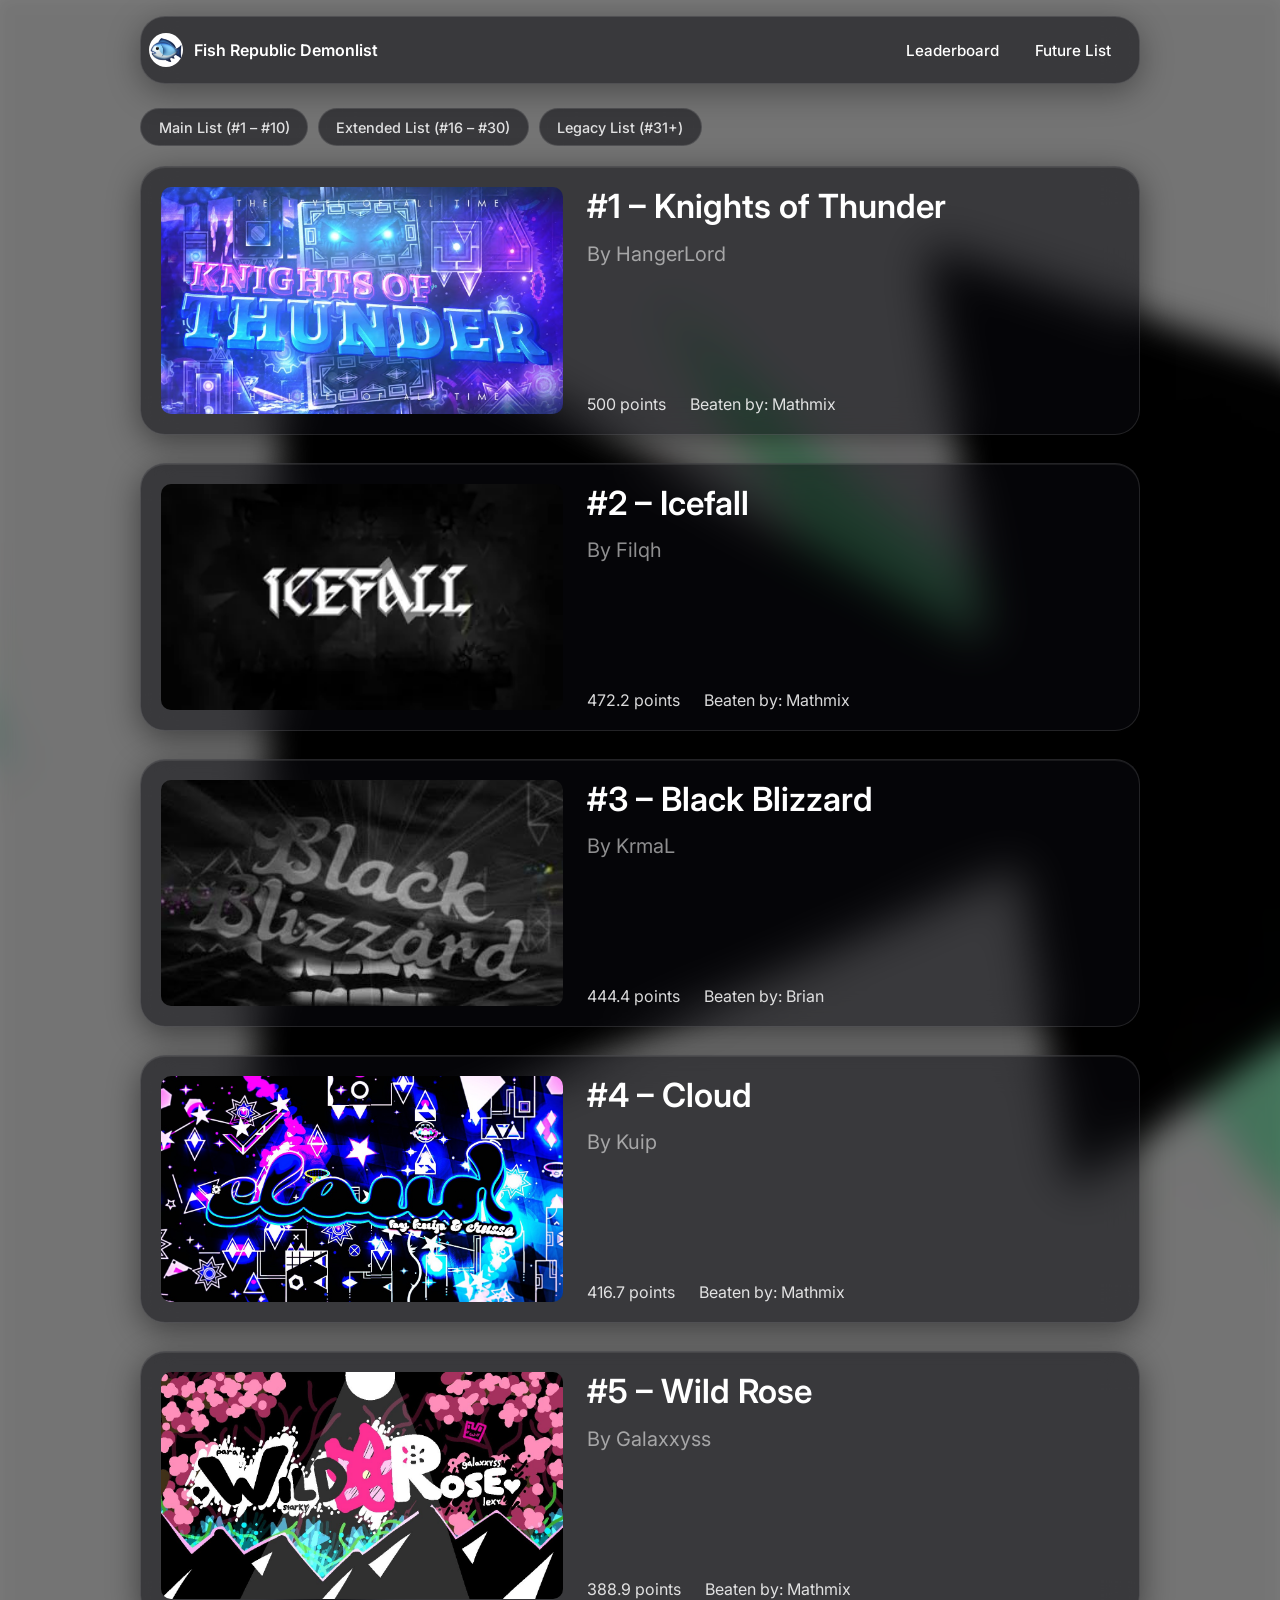
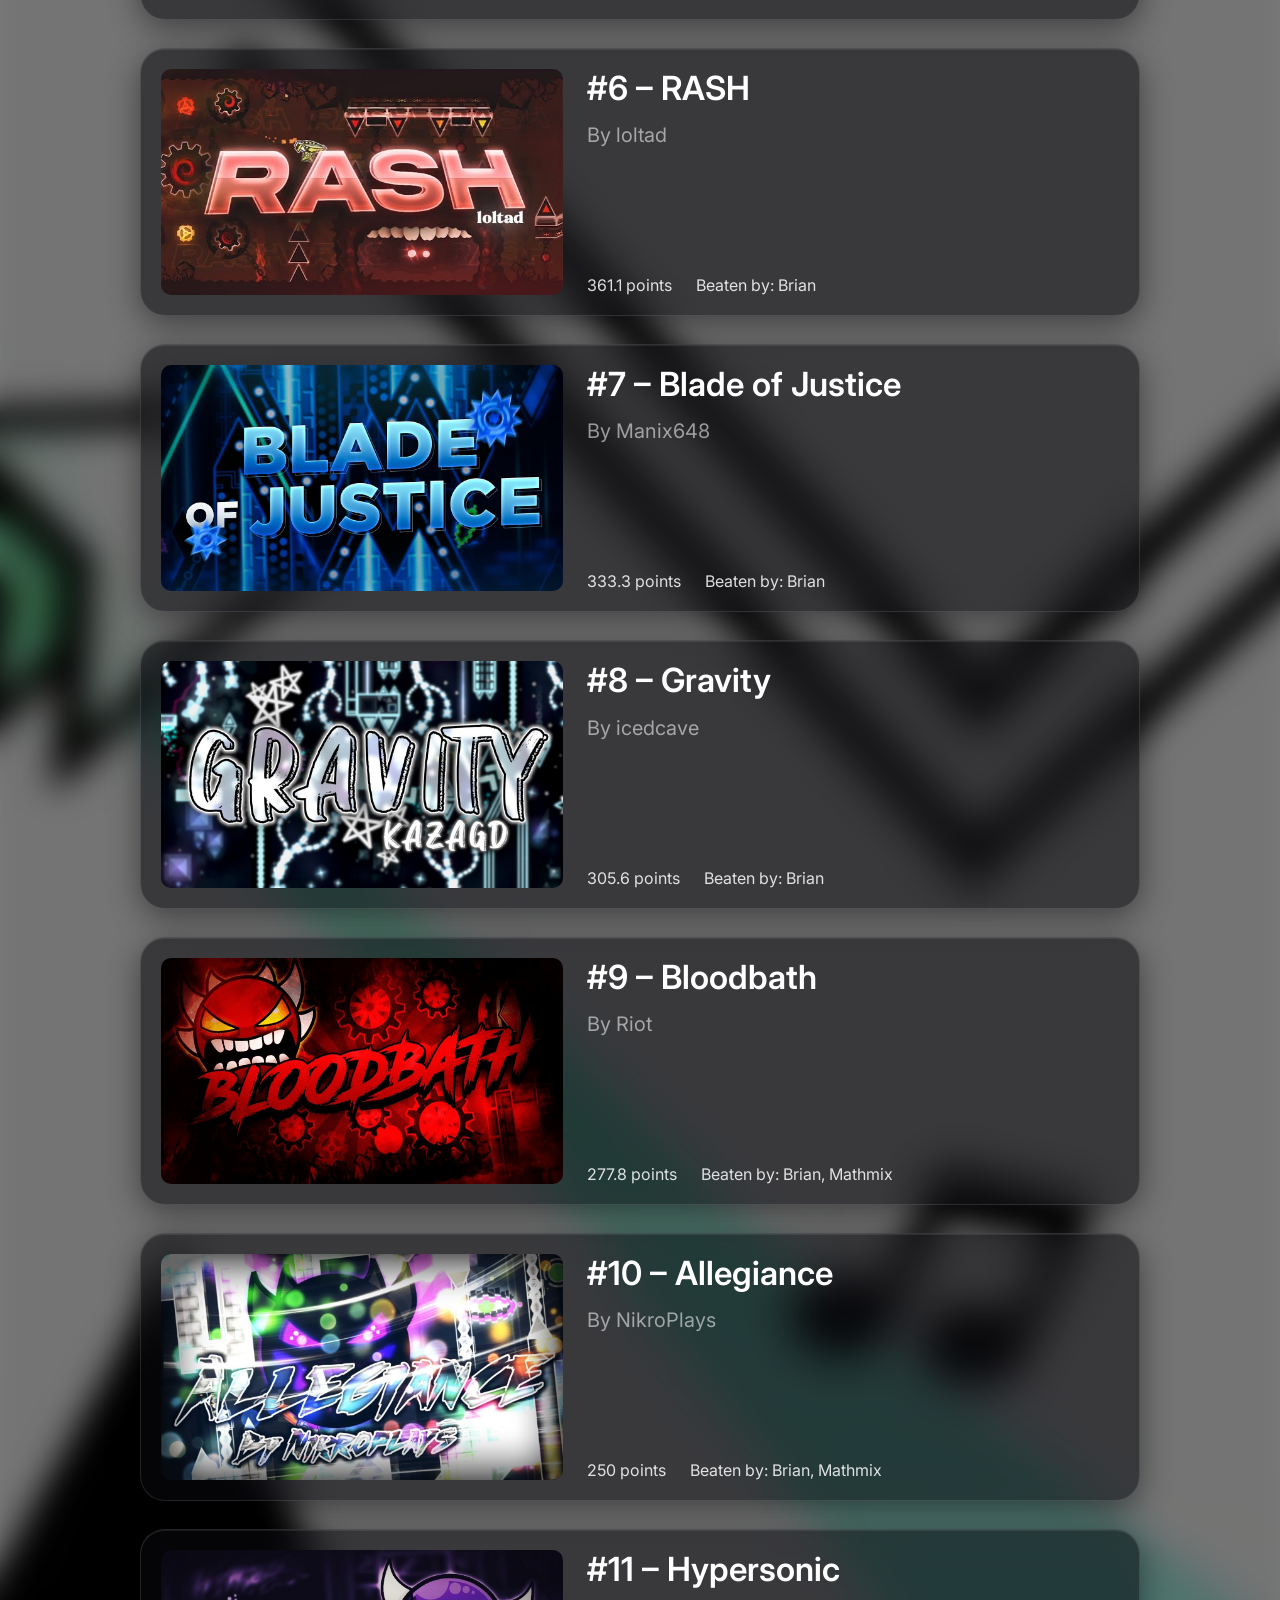
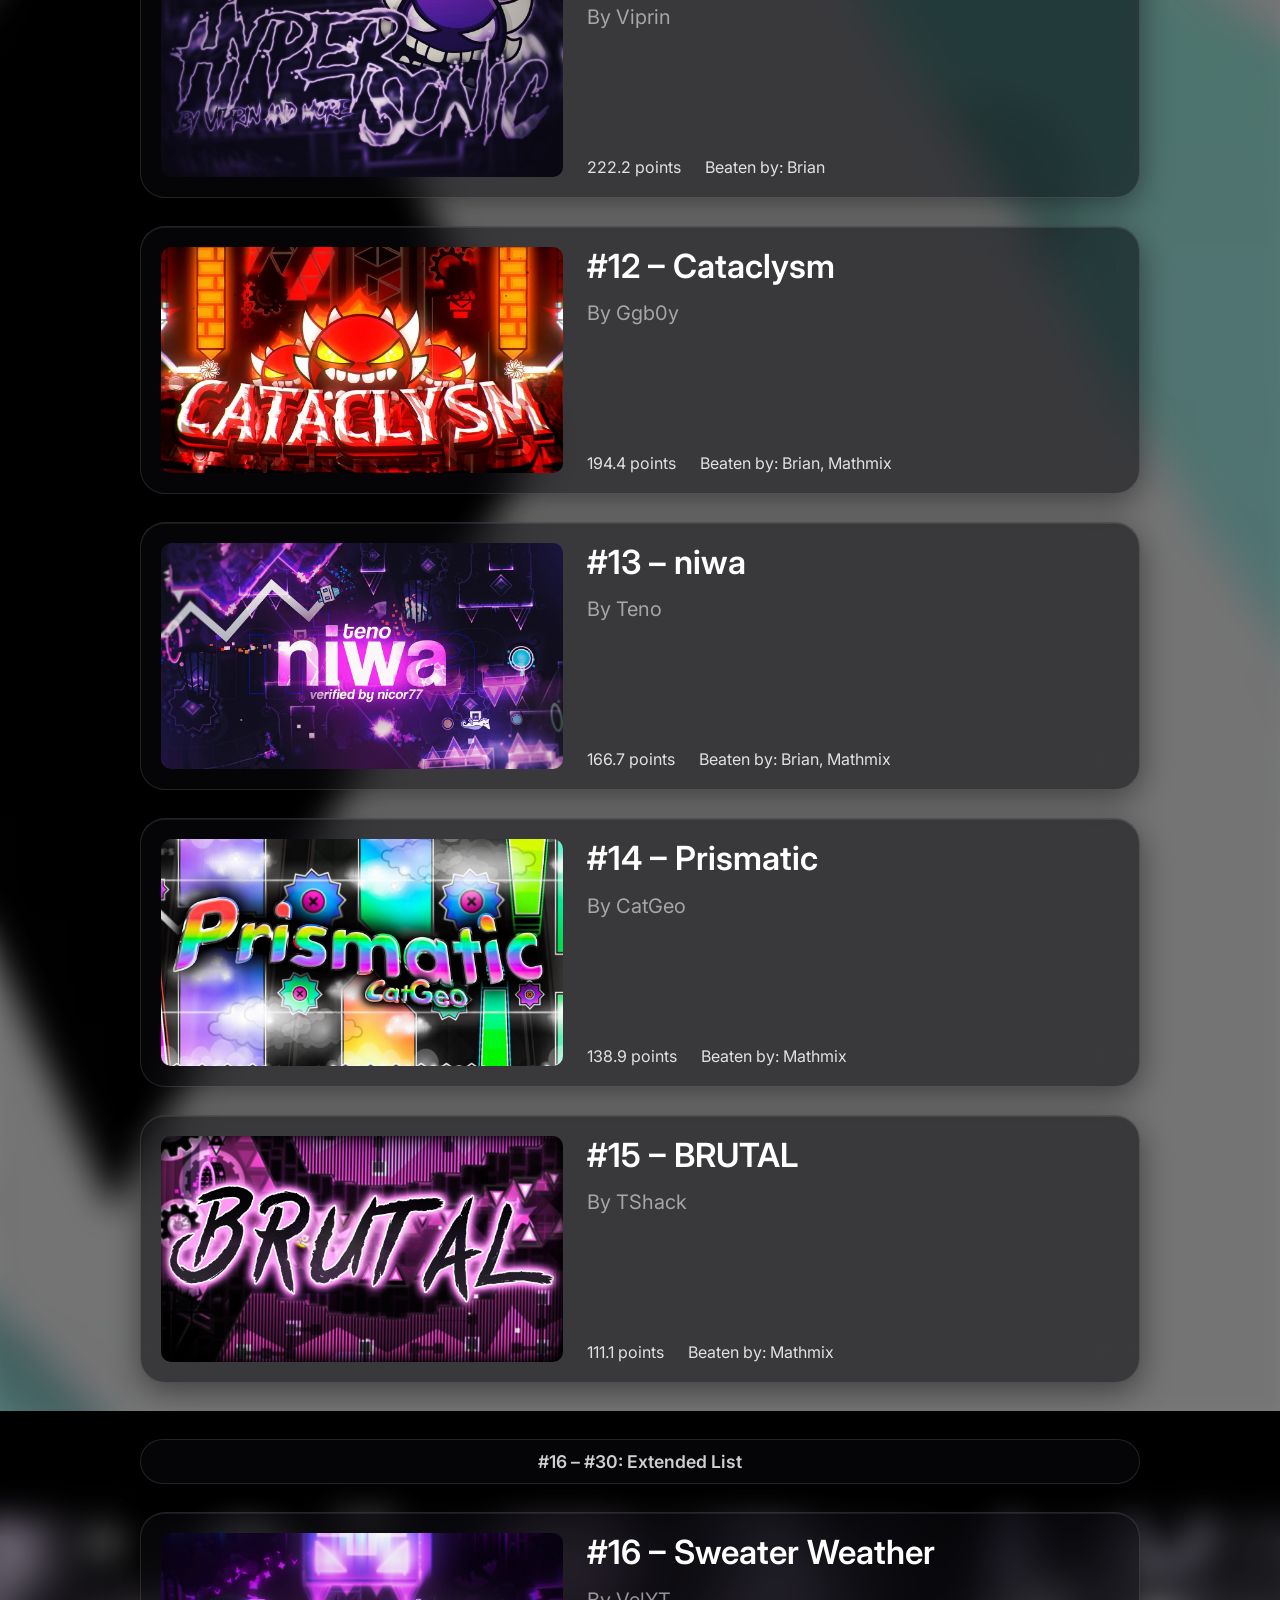
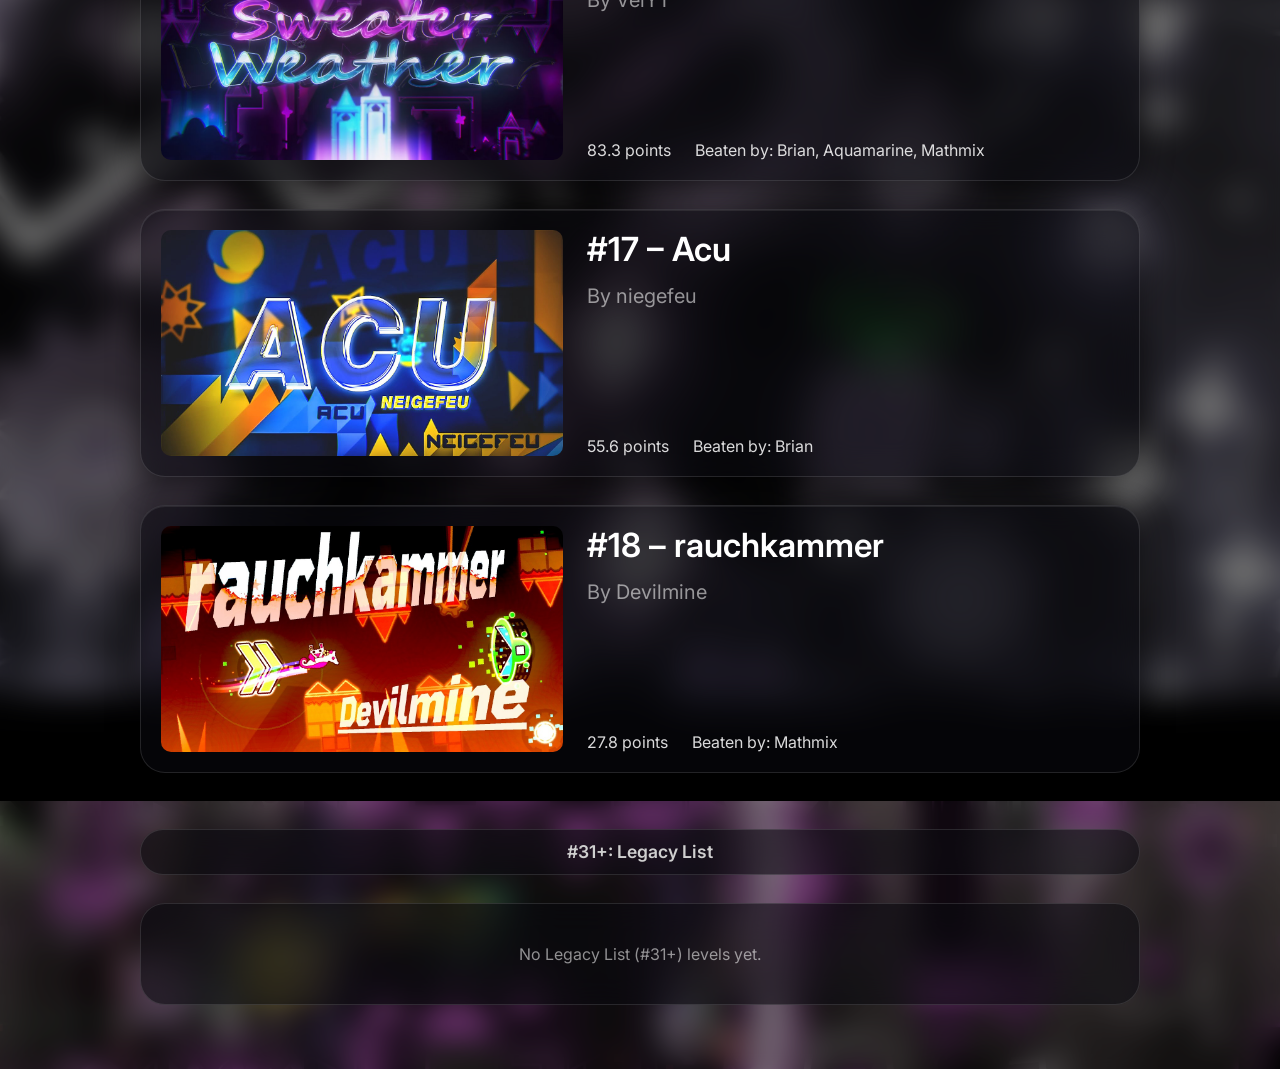
==== future.html @ d83c263f "Add future.html" ====
<!DOCTYPE html>
<html lang="en">
<head>
  <meta charset="UTF-8" />
  <meta name="viewport" content="width=device-width, initial-scale=1.0" />
  <title>Future List – Fish Republic Demonlist</title>
  <link href="https://fonts.googleapis.com/css2?family=Inter:wght@400;500;600&display=swap" rel="stylesheet" />
  <link href="./css/main.css" rel="stylesheet" />
</head>
<body>

  <nav class="navbar">
    <div class="navbar__brand">
      <img class="navbar__logo" src="./images/v194_342.png" alt="Fish Republic logo" />
      <span class="navbar__title">Fish Republic Demonlist</span>
    </div>
    <div class="navbar__links">
      <a class="navbar__link" href="./index.html">Leaderboard</a>
      <a class="navbar__link" href="./future.html" aria-current="page">Future List</a>
    </div>
  </nav>

  <!-- Rendered by js/app.js from data/levels.json (lists tagged page: "future") -->
  <main id="app"></main>

  <script src="./js/app.js" data-page="future"></script>
</body>
</html>
---- css/main.css ----
/* ============================================================
   Fish Republic Demonlist — responsive rebuild
   ============================================================ */

:root {
  --font: "Inter", system-ui, -apple-system, "Segoe UI", sans-serif;
  --glass-bg: rgba(10, 10, 16, 0.55);
  --glass-bg-hover: rgba(10, 10, 16, 0.68);
  --glass-border: rgba(255, 255, 255, 0.12);
  --glass-blur: 16px;
  --text: #ffffff;
  --text-soft: rgba(255, 255, 255, 0.85);
  --text-dim: rgba(255, 255, 255, 0.55);
  --radius: 25px;
  --content-width: 1000px;
  --nav-height: 68px;
}

* {
  box-sizing: border-box;
}

html {
  scroll-behavior: smooth;
}

/* Keep jump targets clear of the fixed navbar */
[id$="-list"] {
  scroll-margin-top: calc(var(--nav-height) + 2rem);
}

body {
  margin: 0;
  font-family: var(--font);
  font-size: 16px;
  color: var(--text);
  background: #0b0b12;
  -webkit-font-smoothing: antialiased;
}

h2,
p {
  margin: 0;
}

/* ------------------------------------------------------------
   Background sections (decorative art, full-width, in flow)
   ------------------------------------------------------------ */

.section {
  position: relative;
  overflow: hidden;
  background-repeat: no-repeat;
  background-position: center center;
  background-size: cover;
}

/* Background images are set per-list from data/levels.json (inline). */

/* Frosted copy of the section's background art, blurred and darkened.
   It fully covers the section's own (sharp) background. */
.section::before {
  content: "";
  position: absolute;
  inset: -24px; /* hides the blurred edge bleed */
  background: inherit;
  filter: blur(16px) brightness(0.7);
}

/* Dark overlay on top of the frosted art so the glass cards stay readable */
.section::after {
  content: "";
  position: absolute;
  inset: 0;
  background: rgba(0, 0, 0, 0.35);
}

/* Overlays are decorative — never intercept clicks */
.section::before,
.section::after {
  pointer-events: none;
}

.section__inner {
  position: relative;
  z-index: 1;
  width: min(100% - 2rem, var(--content-width));
  margin-inline: auto;
  padding: 1.75rem 0;
  display: flex;
  flex-direction: column;
  gap: 1.75rem;
}

.section[hidden] {
  display: none;
}

/* ------------------------------------------------------------
   Navbar — fixed frosted glass
   ------------------------------------------------------------ */

.navbar {
  position: fixed;
  top: 1rem;
  left: 50%;
  transform: translateX(-50%);
  z-index: 100;
  width: min(100% - 2rem, var(--content-width));
  height: var(--nav-height);
  display: flex;
  align-items: center;
  justify-content: space-between;
  padding: 0 0.75rem 0 0.5rem;
  border-radius: var(--radius);
  background: rgba(10, 10, 16, 0.55);
  backdrop-filter: blur(var(--glass-blur)) saturate(140%);
  -webkit-backdrop-filter: blur(var(--glass-blur)) saturate(140%);
  border: 1px solid var(--glass-border);
  box-shadow: 0 8px 32px rgba(0, 0, 0, 0.35);
}

.navbar__brand {
  display: flex;
  align-items: center;
  gap: 0.7rem;
  min-width: 0;
}

.navbar__logo {
  width: 34px;
  height: 34px;
  border-radius: 50%;
  flex-shrink: 0;
}

.navbar__title {
  font-weight: 600;
  font-size: 1rem;
  white-space: nowrap;
  overflow: hidden;
  text-overflow: ellipsis;
}

.navbar__link {
  color: var(--text);
  text-decoration: none;
  font-weight: 500;
  font-size: 0.95rem;
  padding: 0.5rem 1rem;
  border-radius: 999px;
  white-space: nowrap;
  transition: background 0.2s ease;
}

.navbar__link:hover {
  background: rgba(255, 255, 255, 0.12);
}

/* ------------------------------------------------------------
   Filter chips
   ------------------------------------------------------------ */

.filters {
  position: relative; /* keep the chip bar above the background overlays */
  z-index: 1;
  padding-top: calc(var(--nav-height) + 2.5rem);
  width: min(100% - 2rem, var(--content-width));
  margin-inline: auto;
  display: flex;
  flex-wrap: wrap;
  align-items: center;
  gap: 0.6rem;
}

.filters__group {
  display: flex;
  flex-wrap: wrap;
  gap: 0.6rem;
}

.filters__chip {
  display: inline-block;
  font-family: var(--font);
  font-weight: 500;
  font-size: 0.9rem;
  color: var(--text-soft);
  text-decoration: none;
  padding: 0.6rem 1.1rem;
  border-radius: 999px;
  border: 1px solid var(--glass-border);
  background: rgba(10, 10, 16, 0.55);
  backdrop-filter: blur(var(--glass-blur));
  -webkit-backdrop-filter: blur(var(--glass-blur));
  cursor: pointer;
  transition: background 0.2s ease, transform 0.15s ease;
}

.filters__chip:hover {
  background: rgba(10, 10, 16, 0.75);
  transform: translateY(-1px);
}

/* Tight gap between the chips and the first card */
.section--first .section__inner {
  padding-top: 1.25rem;
}

/* A little breathing room at the end of the page */
.section--last .section__inner {
  padding-bottom: 4rem;
}

/* ------------------------------------------------------------
   Data loading error box
   ------------------------------------------------------------ */

.error-box {
  width: min(100% - 2rem, var(--content-width));
  margin: calc(var(--nav-height) + 3rem) auto 4rem;
  padding: 2rem;
  border-radius: var(--radius);
  background: var(--glass-bg);
  border: 1px solid var(--glass-border);
}

.error-box h2 {
  margin-bottom: 1rem;
}

.error-box pre {
  padding: 1rem;
  border-radius: 10px;
  background: rgba(0, 0, 0, 0.45);
  color: var(--text-soft);
  overflow-x: auto;
}

.error-box p {
  color: var(--text-dim);
  margin: 0.75rem 0;
}

/* ------------------------------------------------------------
   Level cards — dark glassmorphism
   ------------------------------------------------------------ */

.level-card {
  display: flex;
  gap: 1.5rem;
  padding: 1.25rem;
  border-radius: var(--radius);
  background: var(--glass-bg);
  backdrop-filter: blur(var(--glass-blur)) saturate(140%);
  -webkit-backdrop-filter: blur(var(--glass-blur)) saturate(140%);
  border: 1px solid var(--glass-border);
  box-shadow:
    0 8px 32px rgba(0, 0, 0, 0.45),
    inset 0 1px 0 rgba(255, 255, 255, 0.08);
  transition: background 0.25s ease, transform 0.2s ease, box-shadow 0.25s ease;
}

.level-card:hover {
  background: var(--glass-bg-hover);
  transform: translateY(-3px);
  box-shadow:
    0 14px 40px rgba(0, 0, 0, 0.55),
    inset 0 1px 0 rgba(255, 255, 255, 0.1);
}

.level-card[hidden] {
  display: none;
}

.level-card__thumb {
  flex: 0 0 42%;
  aspect-ratio: 16 / 9;
  align-self: center;
  border-radius: 10px;
  background-size: cover;
  background-position: center center;
  background-repeat: no-repeat;
}

.level-card__info {
  flex: 1;
  min-width: 0;
  display: flex;
  flex-direction: column;
}

.level-card__name {
  font-weight: 600;
  font-size: clamp(1.25rem, 2.6vw, 2.25rem);
  line-height: 1.2;
  overflow-wrap: anywhere;
}

.level-card__author {
  margin-top: 0.9rem;
  font-size: clamp(0.95rem, 1.6vw, 1.25rem);
  color: var(--text-dim);
}

.level-card__meta {
  margin-top: auto;
  padding-top: 1rem;
  display: flex;
  flex-wrap: wrap;
  gap: 0.35rem 1.5rem;
}

.level-card__points,
.level-card__beaten {
  font-size: 1rem;
  color: var(--text-soft);
}

/* ------------------------------------------------------------
   Extended list divider + empty state
   ------------------------------------------------------------ */

.list-divider {
  display: flex;
  align-items: center;
  justify-content: center;
  padding: 0.7rem 1rem;
  border-radius: var(--radius);
  background: var(--glass-bg);
  backdrop-filter: blur(var(--glass-blur));
  -webkit-backdrop-filter: blur(var(--glass-blur));
  border: 1px solid var(--glass-border);
}

.list-divider[hidden] {
  display: none;
}

.list-divider span {
  font-weight: 600;
  font-size: 1.1rem;
  color: #cfcfcf;
  text-align: center;
}

.empty-state {
  display: flex;
  justify-content: center;
  padding: 2.5rem 1rem;
  border-radius: var(--radius);
  background: var(--glass-bg);
  backdrop-filter: blur(var(--glass-blur));
  -webkit-backdrop-filter: blur(var(--glass-blur));
  border: 1px solid var(--glass-border);
  color: var(--text-dim);
  font-size: 1rem;
}

.empty-state[hidden] {
  display: none;
}

/* ------------------------------------------------------------
   Responsive tweaks
   ------------------------------------------------------------ */

@media (max-width: 720px) {
  .level-card {
    flex-direction: column;
    gap: 1rem;
  }

  .level-card__thumb {
    flex-basis: auto;
    width: 100%;
  }

  .level-card__meta {
    flex-direction: column;
    gap: 0.25rem;
  }

  .section__inner {
    padding: 1.25rem 0;
  }

  /* Long filter labels wrap comfortably on phones */
  .filters,
  .filters__group {
    justify-content: center;
  }
}

@media (max-width: 480px) {
  .navbar__link {
    padding: 0.5rem 0.75rem;
  }

  .navbar__title {
    font-size: 0.9rem;
  }

  .filters__chip {
    font-size: 0.82rem;
    padding: 0.5rem 0.9rem;
  }
}

@media (prefers-reduced-motion: reduce) {
  html {
    scroll-behavior: auto;
  }

  .level-card,
  .filters__chip,
  .navbar__link {
    transition: none;
  }
}
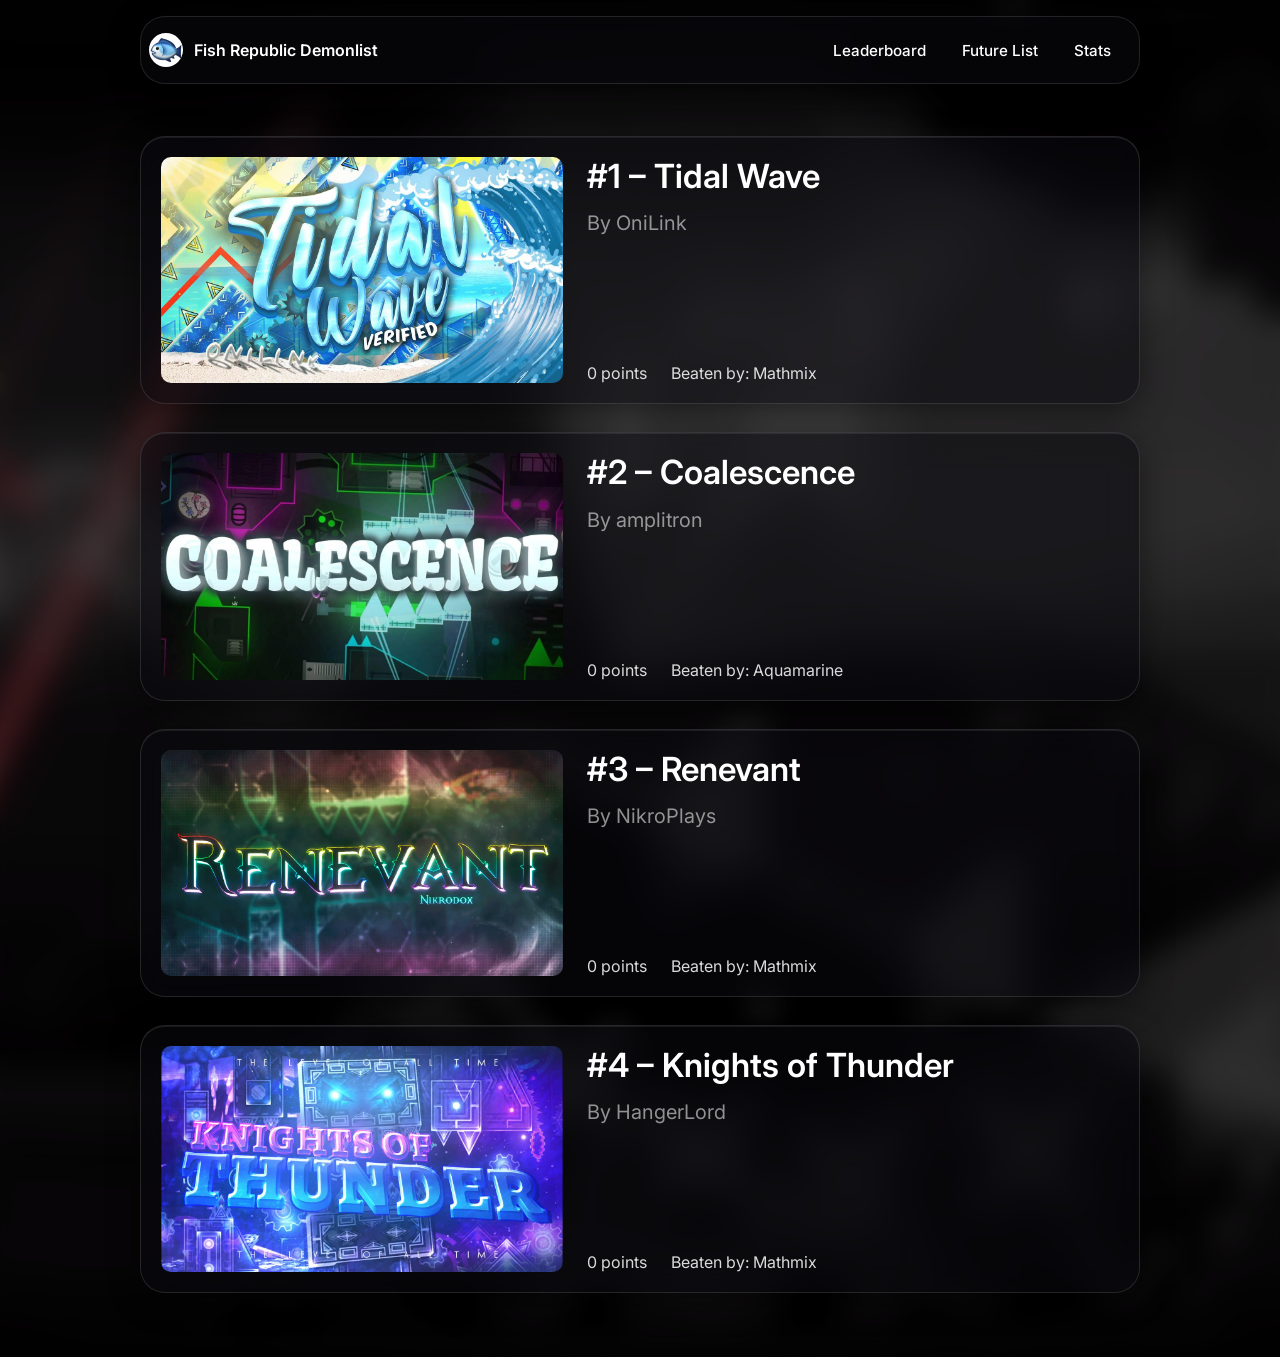
==== commit ce36b313: "Add Stats link to navbar in future.html" ====
--- a/future.html
+++ b/future.html
@@ -17,6 +17,7 @@
     <div class="navbar__links">
       <a class="navbar__link" href="./index.html">Leaderboard</a>
       <a class="navbar__link" href="./future.html" aria-current="page">Future List</a>
+      <a class="navbar__link" href="./stats.html">Stats</a>
     </div>
   </nav>
 
--- a/css/main.css
+++ b/css/main.css
@@ -142,6 +142,12 @@
   text-overflow: ellipsis;
 }
 
+.navbar__links {
+  display: flex;
+  align-items: center;
+  gap: 0.25rem;
+}
+
 .navbar__link {
   color: var(--text);
   text-decoration: none;
@@ -153,6 +159,10 @@
   transition: background 0.2s ease;
 }
 
+.navbar__link[aria-current="page"] {
+  color: var(--text);
+}
+
 .navbar__link:hover {
   background: rgba(255, 255, 255, 0.12);
 }
@@ -206,6 +216,11 @@
   padding-top: 1.25rem;
 }
 
+/* Pages without a chip bar pad themselves below the fixed navbar */
+.section--lone {
+  padding-top: calc(var(--nav-height) + 3rem);
+}
+
 /* A little breathing room at the end of the page */
 .section--last .section__inner {
   padding-bottom: 4rem;
@@ -289,6 +304,27 @@
   flex-direction: column;
 }
 
+/* Level name + AREDL placement share the top row */
+.level-card__top {
+  display: flex;
+  align-items: flex-start; /* badge sits at the same height as the name's first line */
+  justify-content: space-between;
+  gap: 1rem;
+}
+
+.level-card__aredl {
+  flex-shrink: 0;
+  margin-top: 0.3em; /* optical alignment with the large name text */
+  font-size: 0.95rem;
+  color: var(--text-dim); /* same darkness as the creator line */
+  text-align: right;
+}
+
+/* No placement matched — don't leave an empty gap */
+.level-card__aredl:empty {
+  display: none;
+}
+
 .level-card__name {
   font-weight: 600;
   font-size: clamp(1.25rem, 2.6vw, 2.25rem);
@@ -361,6 +397,78 @@
 }
 
 /* ------------------------------------------------------------
+   Stats Viewer — one glass card per player
+   ------------------------------------------------------------ */
+
+.stats-viewer__header {
+  justify-content: center;
+}
+
+/* Tighter gap: navbar → Stats Viewer banner */
+.section--stats {
+  min-height: 100vh; /* background always reaches the bottom of the window */
+  padding-top: calc(var(--nav-height) + 1rem);
+}
+
+.section--stats .section__inner {
+  padding-top: 0.5rem;
+}
+
+.stats-card {
+  display: flex;
+  flex-direction: column;
+  gap: 1rem;
+  padding: 1.5rem 1.25rem;
+  border-radius: var(--radius);
+  background: var(--glass-bg);
+  backdrop-filter: blur(var(--glass-blur)) saturate(140%);
+  -webkit-backdrop-filter: blur(var(--glass-blur)) saturate(140%);
+  border: 1px solid var(--glass-border);
+  box-shadow:
+    0 8px 32px rgba(0, 0, 0, 0.45),
+    inset 0 1px 0 rgba(255, 255, 255, 0.08);
+}
+
+.stats-card__header {
+  display: flex;
+  align-items: baseline;
+  justify-content: space-between;
+  flex-wrap: wrap;
+  gap: 0.25rem 1.5rem;
+}
+
+.stats-card__name {
+  font-weight: 600;
+  font-size: clamp(1.25rem, 2.6vw, 2rem);
+  overflow-wrap: anywhere;
+}
+
+.stats-card__points {
+  font-weight: 500;
+  font-size: clamp(1.1rem, 2vw, 1.5rem);
+  color: var(--text-soft);
+  white-space: nowrap;
+}
+
+.stats-card__levels {
+  list-style: none;
+  margin: 0;
+  padding: 0;
+  display: flex;
+  flex-wrap: wrap;
+  gap: 0.4rem;
+}
+
+.stats-card__levels li {
+  font-size: 0.85rem;
+  color: var(--text-soft);
+  padding: 0.35rem 0.8rem;
+  border-radius: 999px;
+  background: rgba(255, 255, 255, 0.08);
+  border: 1px solid rgba(255, 255, 255, 0.08);
+}
+
+/* ------------------------------------------------------------
    Responsive tweaks
    ------------------------------------------------------------ */
 
